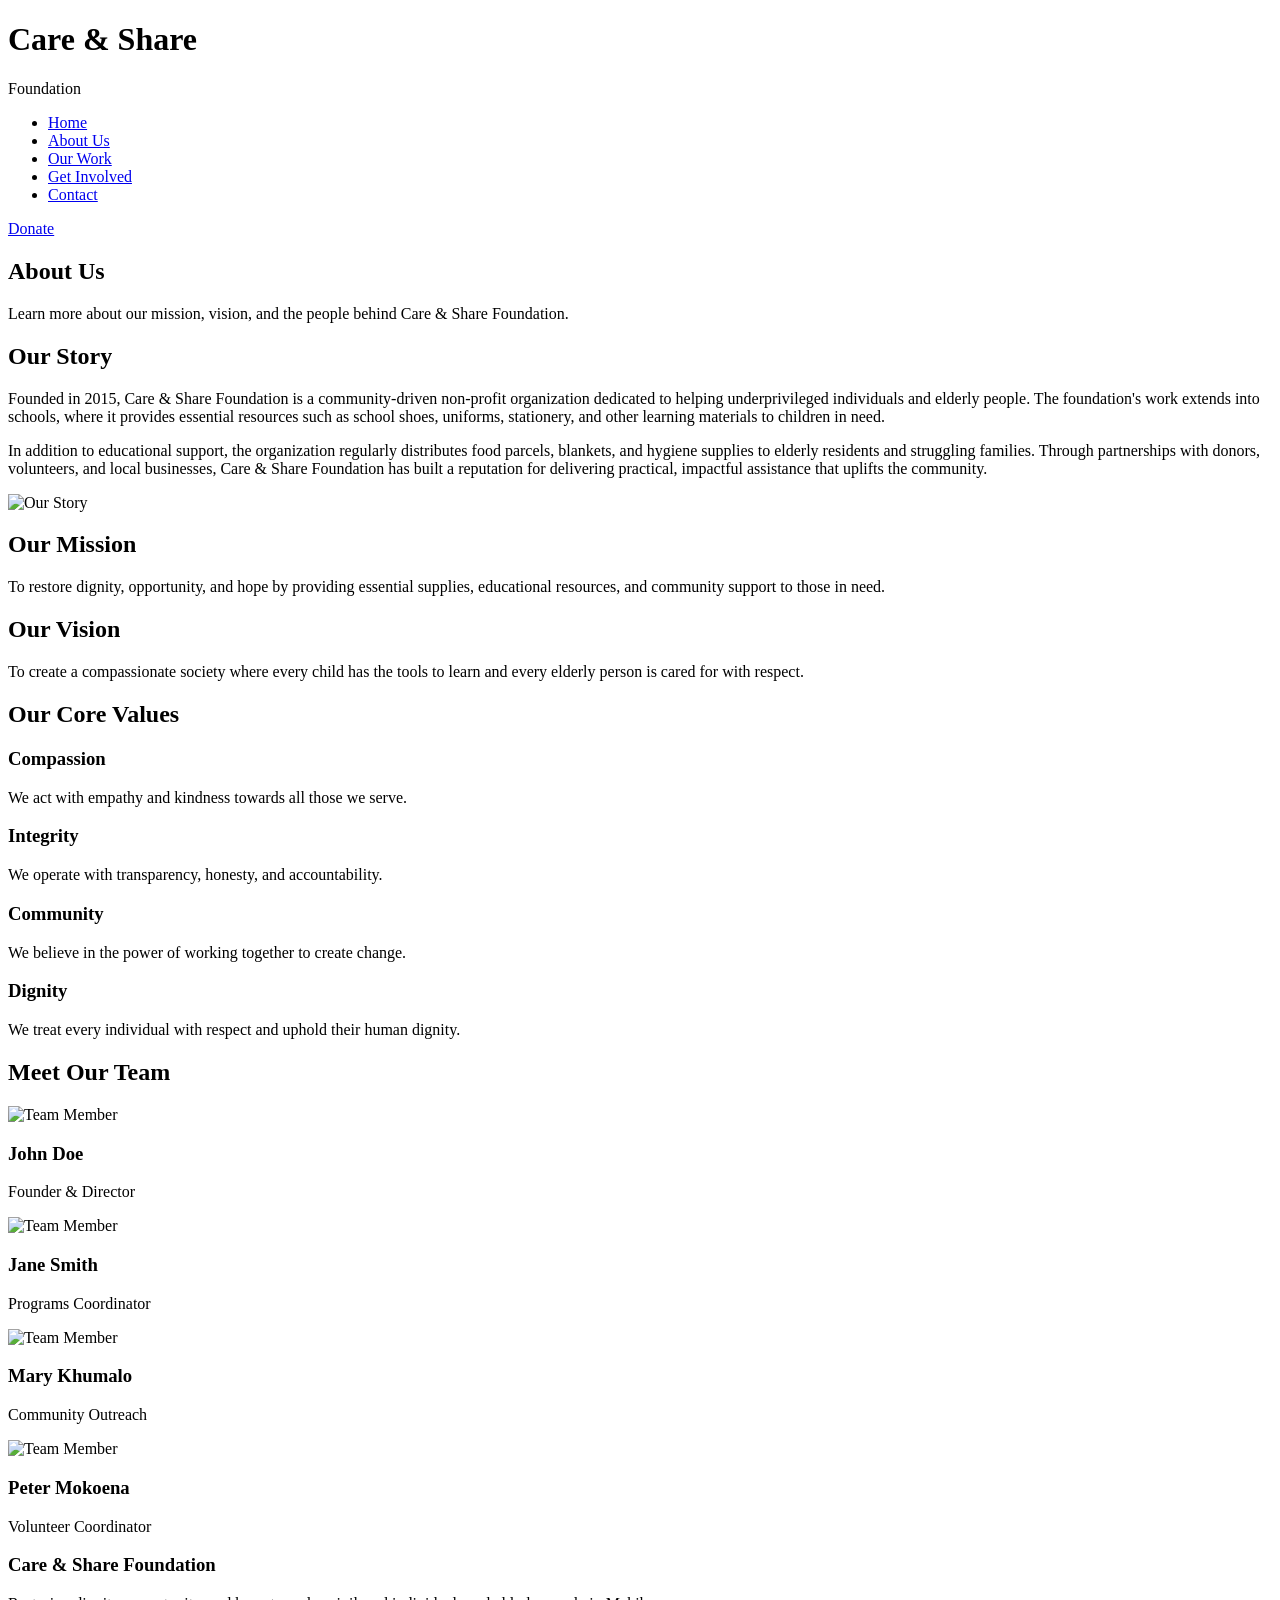
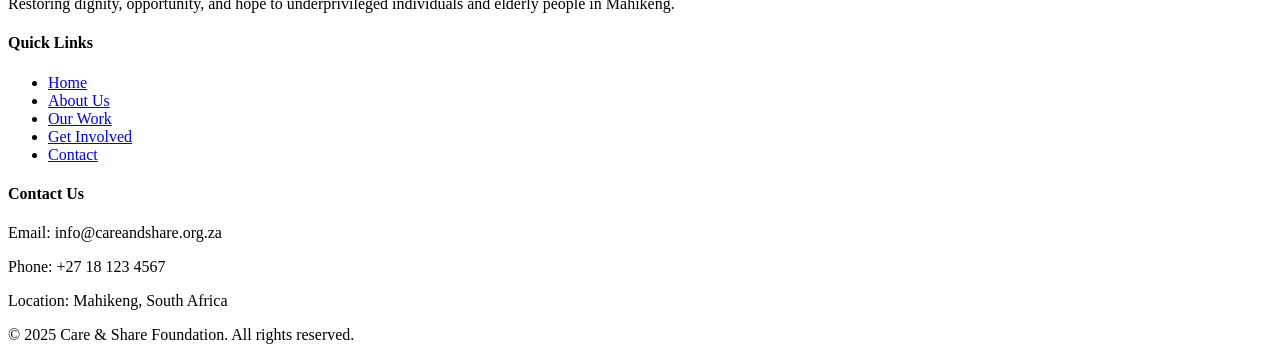
==== about.html @ 829da6c8 "implemented the About.html and services..html" ====
<!DOCTYPE html>
<html lang="en">
<head>
    <meta charset="UTF-8" />
    <meta name="viewport" content="width=device-width, initial-scale=1.0" />
    <title>About Us - Care &amp; Share Foundation</title>
    
</head>
<body>

    <!-- ===== HEADER / NAVIGATION ===== -->
    <header>
        <div class="container">
            <div class="logo">
                <h1>Care &amp; Share</h1>
                <p>Foundation</p>
            </div>
            <nav>
                <ul>
                    <li><a href="index.html">Home</a></li>
                    <li><a href="about.html" class="active">About Us</a></li>
                    <li><a href="services.html">Our Work</a></li>
                    <li><a href="enquiry.html">Get Involved</a></li>
                    <li><a href="contact.html">Contact</a></li>
                </ul>
            </nav>
            <div class="donate-btn">
                <a href="enquiry.html" class="btn-donate">Donate</a>
            </div>
        </div>
    </header>

    <!-- ===== PAGE HEADER ===== -->
    <section class="page-header">
        <div class="container">
            <h1>About Us</h1>
            <p>Learn more about our mission, vision, and the people behind Care &amp; Share Foundation.</p>
        </div>
    </section>

    <!-- ===== OUR STORY ===== -->
    <section class="our-story">
        <div class="container">
            <div class="story-grid">
                <div class="story-text">
                    <h2>Our Story</h2>
                    <p>Founded in 2015, Care &amp; Share Foundation is a community-driven non-profit organization dedicated to helping underprivileged individuals and elderly people. The foundation's work extends into schools, where it provides essential resources such as school shoes, uniforms, stationery, and other learning materials to children in need.</p>
                    <p>In addition to educational support, the organization regularly distributes food parcels, blankets, and hygiene supplies to elderly residents and struggling families. Through partnerships with donors, volunteers, and local businesses, Care &amp; Share Foundation has built a reputation for delivering practical, impactful assistance that uplifts the community.</p>
                </div>
                <div class="story-image">
                    <img src="https://via.placeholder.com/500x350/1a3a5c/ffffff?text=Our+Story" alt="Our Story" />
                </div>
            </div>
        </div>
    </section>

    <!-- ===== MISSION & VISION ===== -->
    <section class="mission-vision">
        <div class="container">
            <div class="mv-grid">
                <div class="mission-box">
                    <h2>Our Mission</h2>
                    <p>To restore dignity, opportunity, and hope by providing essential supplies, educational resources, and community support to those in need.</p>
                </div>
                <div class="vision-box">
                    <h2>Our Vision</h2>
                    <p>To create a compassionate society where every child has the tools to learn and every elderly person is cared for with respect.</p>
                </div>
            </div>
        </div>
    </section>

    <!-- ===== OUR VALUES ===== -->
    <section class="values">
        <div class="container">
            <h2>Our Core Values</h2>
            <div class="values-grid">
                <div class="value-card">
                    <h3>Compassion</h3>
                    <p>We act with empathy and kindness towards all those we serve.</p>
                </div>
                <div class="value-card">
                    <h3>Integrity</h3>
                    <p>We operate with transparency, honesty, and accountability.</p>
                </div>
                <div class="value-card">
                    <h3>Community</h3>
                    <p>We believe in the power of working together to create change.</p>
                </div>
                <div class="value-card">
                    <h3>Dignity</h3>
                    <p>We treat every individual with respect and uphold their human dignity.</p>
                </div>
            </div>
        </div>
    </section>

    <!-- ===== TEAM SECTION ===== -->
    <section class="team">
        <div class="container">
            <h2>Meet Our Team</h2>
            <div class="team-grid">
                <div class="team-member">
                    <img src="https://via.placeholder.com/150x150/2c7a9e/ffffff?text=JD" alt="Team Member" />
                    <h3>John Doe</h3>
                    <p>Founder &amp; Director</p>
                </div>
                <div class="team-member">
                    <img src="https://via.placeholder.com/150x150/e8a735/ffffff?text=JS" alt="Team Member" />
                    <h3>Jane Smith</h3>
                    <p>Programs Coordinator</p>
                </div>
                <div class="team-member">
                    <img src="https://via.placeholder.com/150x150/1a3a5c/ffffff?text=MK" alt="Team Member" />
                    <h3>Mary Khumalo</h3>
                    <p>Community Outreach</p>
                </div>
                <div class="team-member">
                    <img src="https://via.placeholder.com/150x150/2c7a9e/ffffff?text=PM" alt="Team Member" />
                    <h3>Peter Mokoena</h3>
                    <p>Volunteer Coordinator</p>
                </div>
            </div>
        </div>
    </section>

    <!-- ===== FOOTER ===== -->
    <footer>
        <div class="container">
            <div class="footer-grid">
                <div class="footer-about">
                    <h3>Care &amp; Share Foundation</h3>
                    <p>Restoring dignity, opportunity, and hope to underprivileged individuals and elderly people in Mahikeng.</p>
                </div>
                <div class="footer-links">
                    <h4>Quick Links</h4>
                    <ul>
                        <li><a href="index.html">Home</a></li>
                        <li><a href="about.html">About Us</a></li>
                        <li><a href="services.html">Our Work</a></li>
                        <li><a href="enquiry.html">Get Involved</a></li>
                        <li><a href="contact.html">Contact</a></li>
                    </ul>
                </div>
                <div class="footer-contact">
                    <h4>Contact Us</h4>
                    <p>Email: info@careandshare.org.za</p>
                    <p>Phone: +27 18 123 4567</p>
                    <p>Location: Mahikeng, South Africa</p>
                </div>
            </div>
            <div class="footer-bottom">
                <p>&copy; 2025 Care &amp; Share Foundation. All rights reserved.</p>
            </div>
        </div>
    </footer>

</body>
</html>
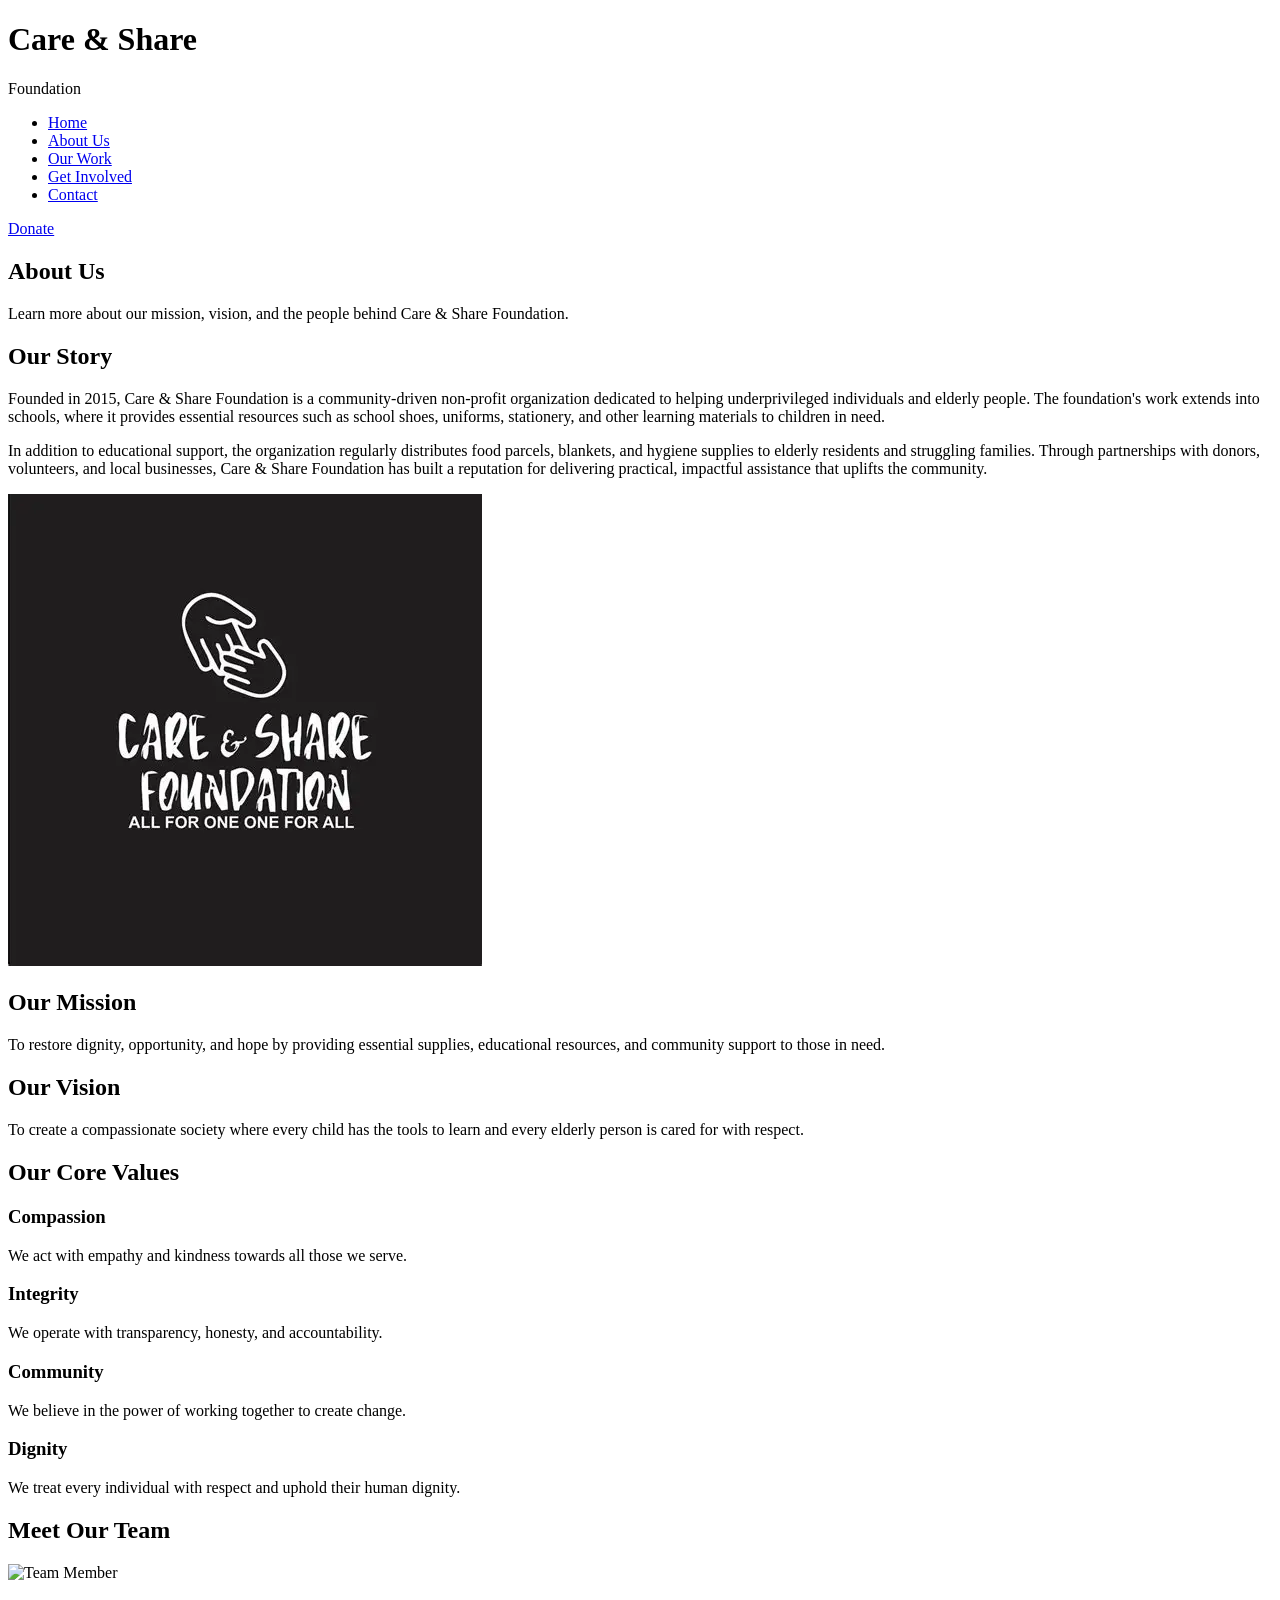
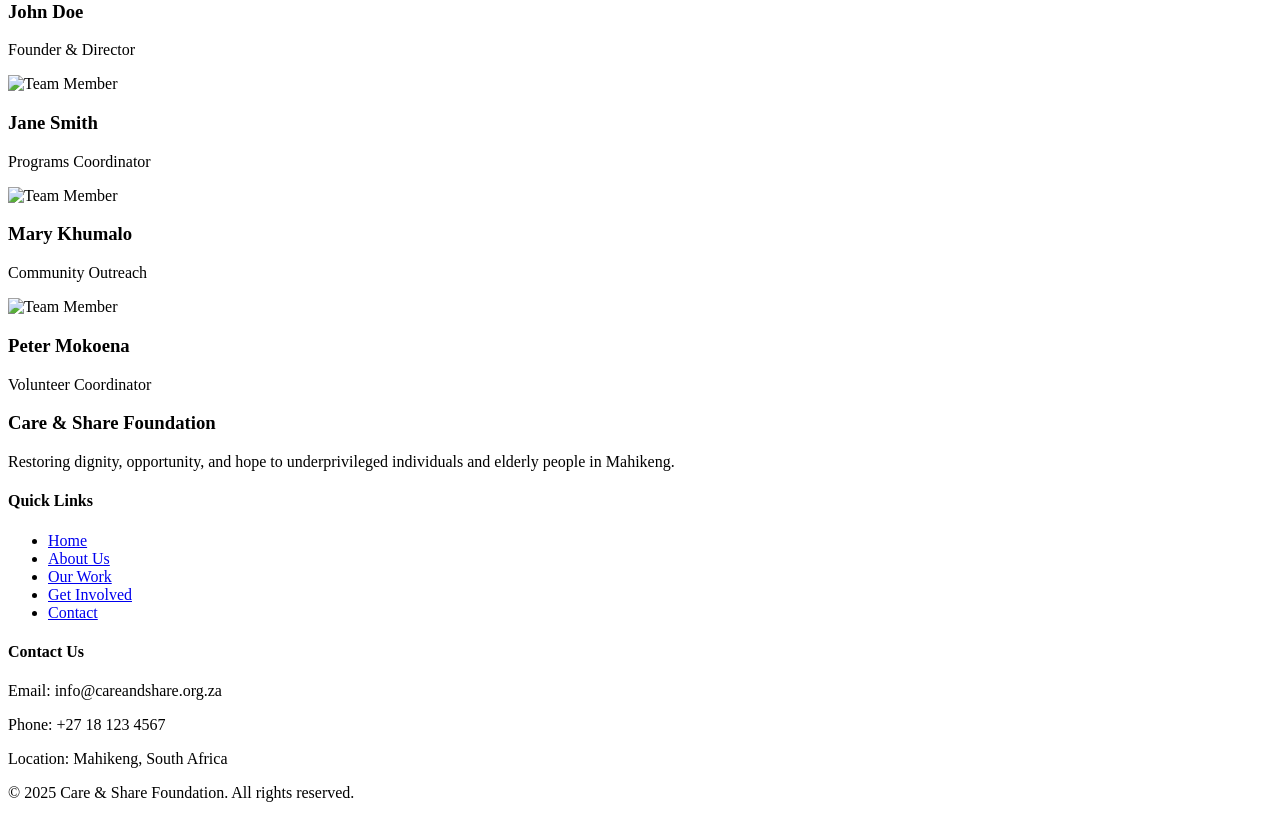
==== commit a1ef0af5: "Added Map for proper location added visible pictures" ====
--- a/about.html
+++ b/about.html
@@ -3,6 +3,7 @@
 <head>
     <meta charset="UTF-8" />
     <meta name="viewport" content="width=device-width, initial-scale=1.0" />
+    <link rel="stylesheet" href="css_assets/style.css"/>
     <title>About Us - Care &amp; Share Foundation</title>
     
 </head>
@@ -48,7 +49,7 @@
                     <p>In addition to educational support, the organization regularly distributes food parcels, blankets, and hygiene supplies to elderly residents and struggling families. Through partnerships with donors, volunteers, and local businesses, Care &amp; Share Foundation has built a reputation for delivering practical, impactful assistance that uplifts the community.</p>
                 </div>
                 <div class="story-image">
-                    <img src="https://via.placeholder.com/500x350/1a3a5c/ffffff?text=Our+Story" alt="Our Story" />
+                    <img src="_images/Logo.webp" alt="Our Story" />
                 </div>
             </div>
         </div>
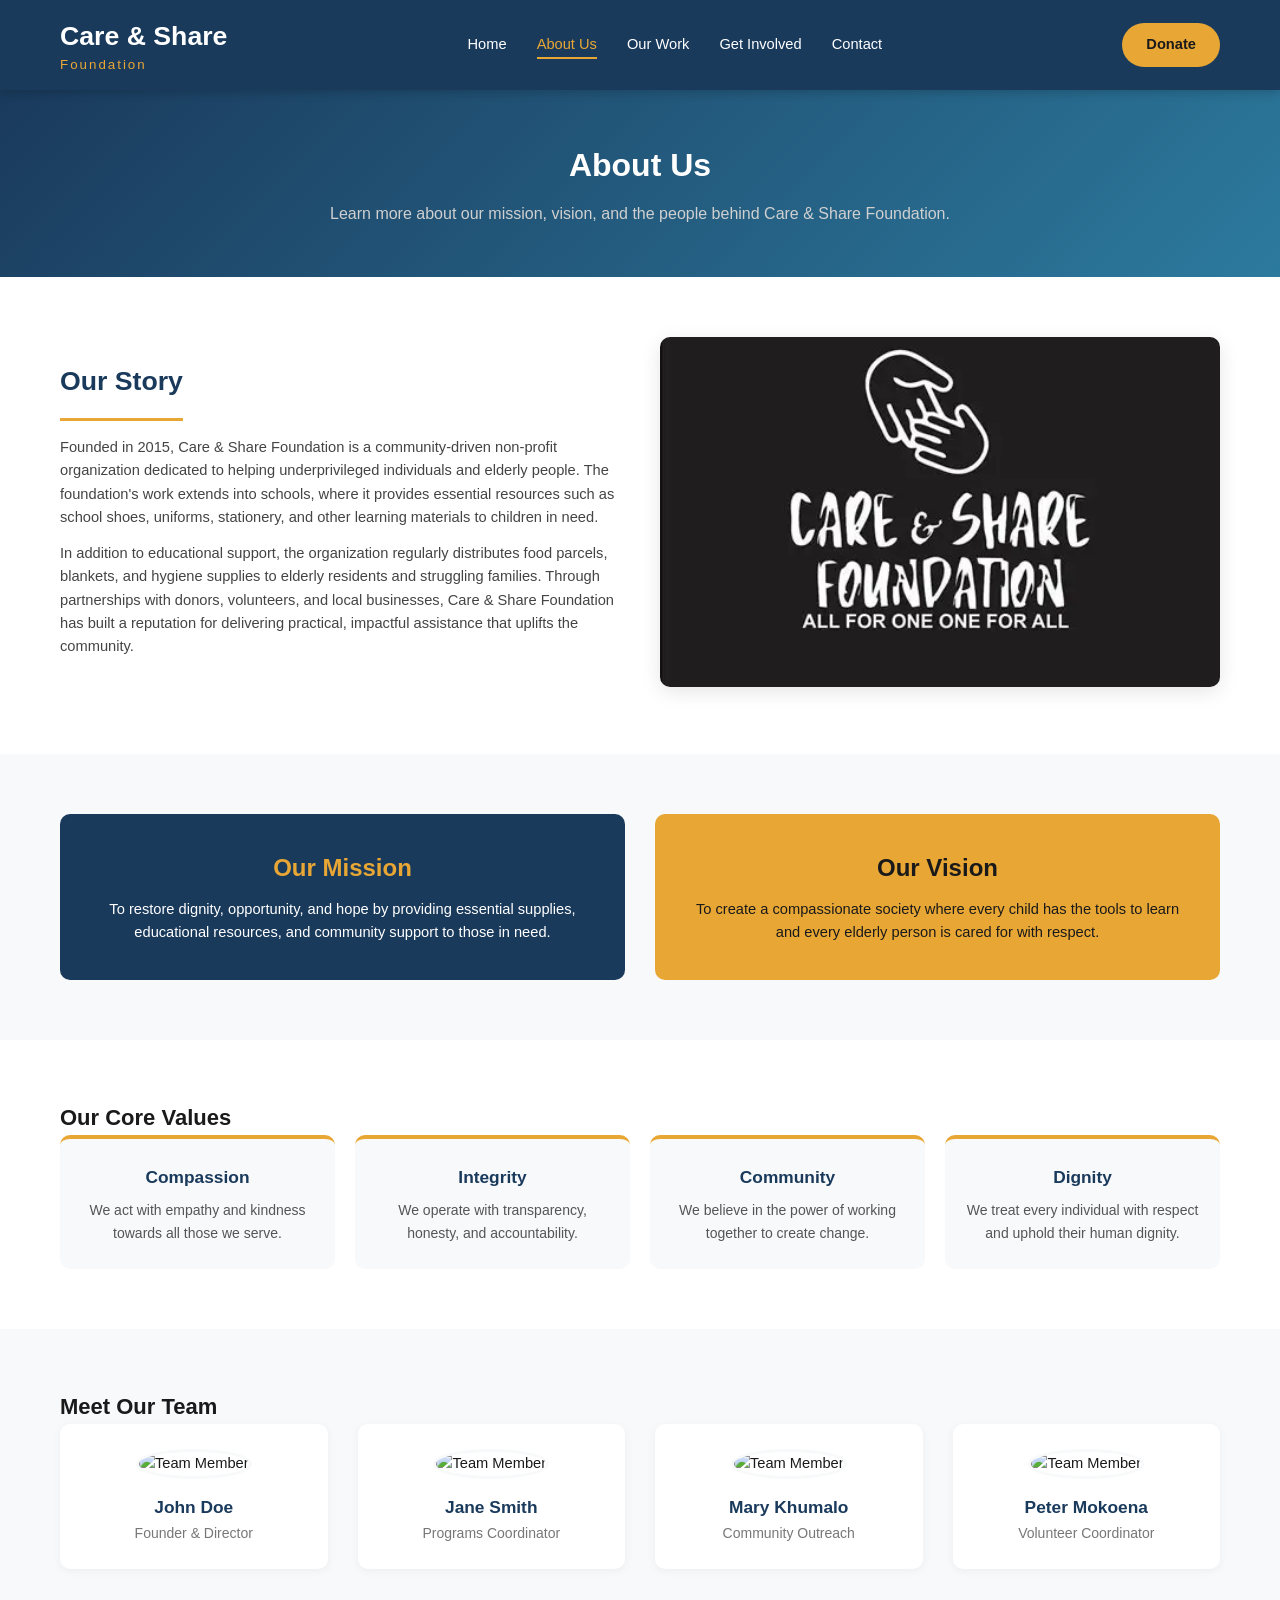
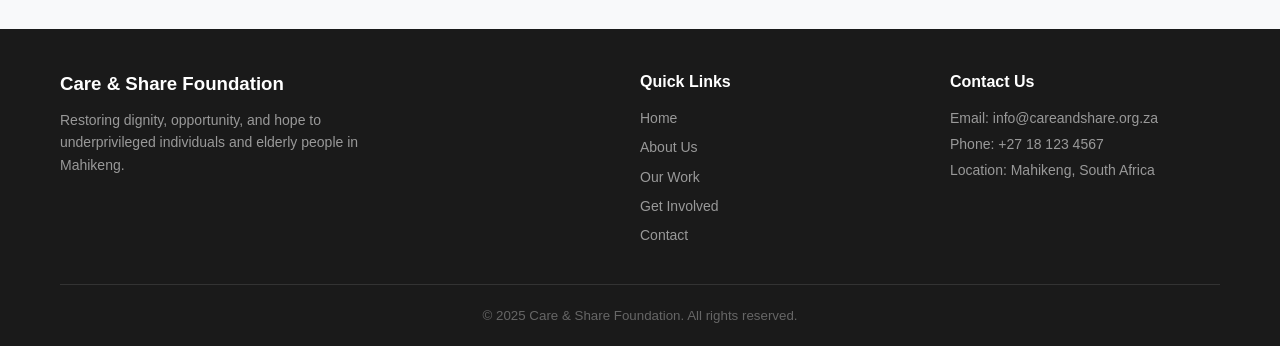
==== commit 3810ab39: "added internal javascript" ====
--- a/about.html
+++ b/about.html
@@ -102,22 +102,22 @@
             <h2>Meet Our Team</h2>
             <div class="team-grid">
                 <div class="team-member">
-                    <img src="https://via.placeholder.com/150x150/2c7a9e/ffffff?text=JD" alt="Team Member" />
+                    <img src="" alt="Team Member" />
                     <h3>John Doe</h3>
                     <p>Founder &amp; Director</p>
                 </div>
                 <div class="team-member">
-                    <img src="https://via.placeholder.com/150x150/e8a735/ffffff?text=JS" alt="Team Member" />
+                    <img src="" alt="Team Member" />
                     <h3>Jane Smith</h3>
                     <p>Programs Coordinator</p>
                 </div>
                 <div class="team-member">
-                    <img src="https://via.placeholder.com/150x150/1a3a5c/ffffff?text=MK" alt="Team Member" />
+                    <img src="" alt="Team Member" />
                     <h3>Mary Khumalo</h3>
                     <p>Community Outreach</p>
                 </div>
                 <div class="team-member">
-                    <img src="https://via.placeholder.com/150x150/2c7a9e/ffffff?text=PM" alt="Team Member" />
+                    <img src="" alt="Team Member" />
                     <h3>Peter Mokoena</h3>
                     <p>Volunteer Coordinator</p>
                 </div>
@@ -151,10 +151,58 @@
                 </div>
             </div>
             <div class="footer-bottom">
-                <p>&copy; 2025 Care &amp; Share Foundation. All rights reserved.</p>
+               <p>&copy; <span id="current-year">2025</span> Care &amp; Share Foundation. All rights reserved.</p>
+            
             </div>
         </div>
     </footer>
+
+    <!-- ===== JAVASCRIPT ===== -->
+    <script src="js_assets/script.js"></script>
+    <script>
+        // ===== INTERNAL JAVASCRIPT =====
+        
+        // 1. Highlight current page in navigation
+        (function () {
+            const currentPage = window.location.pathname.split('/').pop() || 'index.html';
+            const navLinks = document.querySelectorAll('nav a');
+            navLinks.forEach(function (link) {
+                if (link.getAttribute('href') === currentPage) {
+                    link.classList.add('active');
+                }
+            });
+        })();
+
+        // 2. Back to Top Button
+        (function () {
+            const backToTop = document.createElement('button');
+            backToTop.id = 'back-to-top';
+            backToTop.textContent = '↑';
+            backToTop.style.cssText = `
+                position: fixed; bottom: 30px; right: 30px;
+                width: 50px; height: 50px; border-radius: 50%;
+                background: #e8a735; color: #fff; border: none;
+                font-size: 22px; font-weight: bold; cursor: pointer;
+                box-shadow: 0 4px 12px rgba(0,0,0,0.25);
+                opacity: 0; visibility: hidden; transition: 0.3s; z-index: 999;
+            `;
+            document.body.appendChild(backToTop);
+            
+            window.addEventListener('scroll', function () {
+                if (window.scrollY > 300) {
+                    backToTop.style.opacity = '1';
+                    backToTop.style.visibility = 'visible';
+                } else {
+                    backToTop.style.opacity = '0';
+                    backToTop.style.visibility = 'hidden';
+                }
+            });
+            
+            backToTop.addEventListener('click', function () {
+                window.scrollTo({ top: 0, behavior: 'smooth' });
+            });
+        })();
+    </script>
 
 </body>
 </html>
--- a/css_assets/style.css
+++ b/css_assets/style.css
@@ -0,0 +1,1882 @@
+
+/* ===== 1. RESET & BASE ===== */
+* {
+    margin: 0;
+    padding: 0;
+    box-sizing: border-box;
+}
+
+body {
+    font-family: 'Segoe UI', Tahoma, Geneva, Verdana, sans-serif;
+    font-size: 11pt;
+    line-height: 1.6;
+    color: #1a1a1a;
+    background: #f8f9fa;
+}
+
+.container {
+    max-width: 1200px;
+    margin: 0 auto;
+    padding: 0 20px;
+}
+
+a {
+    text-decoration: none;
+    color: inherit;
+}
+
+img {
+    max-width: 100%;
+    height: auto;
+}
+
+/* ===== 2. COLORS ===== */
+:root {
+    --blue: #1a3a5c;
+    --gold: #e8a735;
+    --gold-dark: #d4941f;
+    --white: #ffffff;
+    --light-gray: #f8f9fa;
+    --gray: #555;
+    --dark: #1a1a1a;
+}
+
+/* ===== 3. BUTTONS ===== */
+.btn-primary,
+.btn-donate {
+    display: inline-block;
+    background: var(--gold);
+    color: var(--dark);
+    padding: 12px 30px;
+    border-radius: 30px;
+    font-weight: 600;
+    border: none;
+    cursor: pointer;
+    transition: 0.3s ease;
+}
+
+.btn-primary:hover,
+.btn-donate:hover {
+    background: var(--gold-dark);
+    transform: translateY(-2px);
+}
+
+.btn-secondary {
+    display: inline-block;
+    background: transparent;
+    color: var(--white);
+    padding: 12px 30px;
+    border-radius: 30px;
+    font-weight: 600;
+    border: 2px solid var(--white);
+    transition: 0.3s ease;
+}
+
+.btn-secondary:hover {
+    background: var(--white);
+    color: var(--blue);
+}
+
+.btn-outline {
+    display: inline-block;
+    background: transparent;
+    color: var(--gold);
+    padding: 8px 20px;
+    border-radius: 30px;
+    font-weight: 600;
+    border: 2px solid var(--gold);
+    transition: 0.3s ease;
+    font-size: 10pt;
+}
+
+.btn-outline:hover {
+    background: var(--gold);
+    color: var(--white);
+}
+
+.btn-donate {
+    padding: 10px 24px;
+}
+
+/* ===== 4. HEADER ===== */
+header {
+    background: var(--blue);
+    padding: 15px 0;
+    position: sticky;
+    top: 0;
+    z-index: 100;
+    box-shadow: 0 2px 10px rgba(0, 0, 0, 0.2);
+}
+
+header .container {
+    display: flex;
+    justify-content: space-between;
+    align-items: center;
+}
+
+.logo h1 {
+    font-size: 20pt;
+    color: var(--white);
+    font-weight: 700;
+}
+
+.logo p {
+    color: var(--gold);
+    font-size: 10pt;
+    letter-spacing: 2px;
+    margin-top: -4px;
+}
+
+nav ul {
+    list-style: none;
+    display: flex;
+    gap: 30px;
+}
+
+nav ul li a {
+    color: var(--white);
+    font-size: 11pt;
+    font-weight: 500;
+    padding: 5px 0;
+    border-bottom: 2px solid transparent;
+    transition: 0.3s ease;
+}
+
+nav ul li a:hover,
+nav ul li a.active {
+    color: var(--gold);
+    border-bottom-color: var(--gold);
+}
+
+/* ===== 5. HERO ===== */
+.hero {
+    background: linear-gradient(135deg, var(--blue), #2c7a9e);
+    padding: 80px 0;
+    text-align: center;
+}
+
+.hero-content h2 {
+    font-size: 28pt;
+    color: var(--white);
+    font-weight: 700;
+    margin-bottom: 15px;
+}
+
+.hero-content p {
+    font-size: 13pt;
+    color: #d0d0d0;
+    max-width: 600px;
+    margin: 0 auto 30px;
+}
+
+.hero-buttons {
+    display: flex;
+    gap: 15px;
+    justify-content: center;
+}
+
+/* ===== 6. STATS ===== */
+.stats {
+    background: var(--white);
+    padding: 40px 0;
+    margin-top: -30px;
+    position: relative;
+    z-index: 2;
+}
+
+.stats .container {
+    display: grid;
+    grid-template-columns: repeat(4, 1fr);
+    gap: 20px;
+}
+
+.stat-box {
+    text-align: center;
+    padding: 25px 20px;
+    background: var(--light-gray);
+    border-radius: 10px;
+    border-left: 4px solid var(--gold);
+    transition: 0.3s ease;
+}
+
+.stat-box:hover {
+    transform: translateY(-5px);
+    box-shadow: 0 5px 20px rgba(0, 0, 0, 0.08);
+}
+
+.stat-box h3 {
+    font-size: 24pt;
+    color: var(--blue);
+    font-weight: 700;
+}
+
+.stat-box p {
+    color: var(--gray);
+    font-size: 11pt;
+}
+
+/* ===== 7. ABOUT PREVIEW ===== */
+.about-preview {
+    padding: 60px 0;
+    background: var(--light-gray);
+}
+
+.about-grid {
+    display: grid;
+    grid-template-columns: 1fr 1fr;
+    gap: 40px;
+    align-items: center;
+}
+
+.about-text h2 {
+    font-size: 20pt;
+    color: var(--blue);
+    margin-bottom: 15px;
+    padding-bottom: 15px;
+    border-bottom: 3px solid var(--gold);
+    display: inline-block;
+}
+
+.about-text p {
+    color: #444;
+    margin-bottom: 15px;
+}
+
+.about-image img {
+    border-radius: 10px;
+    width: 100%;
+    height: 300px;
+    object-fit: cover;
+    box-shadow: 0 5px 20px rgba(0, 0, 0, 0.1);
+    transition: 0.5s ease;
+}
+
+.about-image img:hover {
+    transform: scale(1.02);
+}
+
+/* ===== 8. PROJECTS ===== */
+.projects {
+    padding: 60px 0;
+    background: var(--white);
+}
+
+.section-title {
+    text-align: center;
+    font-size: 22pt;
+    color: var(--blue);
+    margin-bottom: 40px;
+}
+
+.section-title::after {
+    content: '';
+    display: block;
+    width: 80px;
+    height: 3px;
+    background: var(--gold);
+    margin: 10px auto 0;
+}
+
+.project-grid {
+    display: grid;
+    grid-template-columns: repeat(3, 1fr);
+    gap: 30px;
+}
+
+.project-card {
+    background: var(--light-gray);
+    border-radius: 10px;
+    overflow: hidden;
+    transition: 0.3s ease;
+    box-shadow: 0 2px 10px rgba(0, 0, 0, 0.05);
+}
+
+.project-card:hover {
+    transform: translateY(-8px);
+    box-shadow: 0 10px 30px rgba(0, 0, 0, 0.12);
+}
+
+.project-card img {
+    width: 100%;
+    height: 200px;
+    object-fit: cover;
+    transition: 0.5s ease;
+}
+
+.project-card:hover img {
+    transform: scale(1.05);
+}
+
+.project-card h3 {
+    font-size: 13pt;
+    color: var(--blue);
+    padding: 15px 20px 5px;
+}
+
+.project-card p {
+    padding: 0 20px 20px;
+    color: var(--gray);
+}
+
+/* ===== 9. PAGE HEADER ===== */
+.page-header {
+    background: linear-gradient(135deg, var(--blue), #2c7a9e);
+    padding: 50px 0;
+    text-align: center;
+}
+
+.page-header h1 {
+    font-size: 24pt;
+    color: var(--white);
+    font-weight: 700;
+}
+
+.page-header p {
+    color: #d0d0d0;
+    font-size: 12pt;
+    margin-top: 10px;
+}
+
+/* ===== 10. MISSION & VISION ===== */
+.mission-vision {
+    padding: 60px 0;
+    background: var(--light-gray);
+}
+
+.mv-grid {
+    display: grid;
+    grid-template-columns: 1fr 1fr;
+    gap: 30px;
+}
+
+.mission-box,
+.vision-box {
+    padding: 35px 30px;
+    border-radius: 10px;
+    text-align: center;
+    transition: 0.3s ease;
+}
+
+.mission-box:hover,
+.vision-box:hover {
+    transform: translateY(-5px);
+}
+
+.mission-box {
+    background: var(--blue);
+    color: var(--white);
+}
+
+.mission-box h2 {
+    color: var(--gold);
+    font-size: 18pt;
+    margin-bottom: 10px;
+}
+
+.vision-box {
+    background: var(--gold);
+    color: var(--dark);
+}
+
+.vision-box h2 {
+    font-size: 18pt;
+    margin-bottom: 10px;
+}
+
+/* ===== 11. VALUES ===== */
+.values {
+    padding: 60px 0;
+    background: var(--white);
+}
+
+.values-grid {
+    display: grid;
+    grid-template-columns: repeat(4, 1fr);
+    gap: 20px;
+}
+
+.value-card {
+    text-align: center;
+    padding: 25px 20px;
+    background: var(--light-gray);
+    border-radius: 10px;
+    border-top: 4px solid var(--gold);
+    transition: 0.3s ease;
+}
+
+.value-card:hover {
+    transform: translateY(-5px);
+    box-shadow: 0 5px 20px rgba(0, 0, 0, 0.08);
+}
+
+.value-card h3 {
+    font-size: 13pt;
+    color: var(--blue);
+    margin-bottom: 8px;
+}
+
+.value-card p {
+    color: var(--gray);
+    font-size: 10.5pt;
+}
+
+/* ===== 12. TEAM ===== */
+.team {
+    padding: 60px 0;
+    background: var(--light-gray);
+}
+
+.team-grid {
+    display: grid;
+    grid-template-columns: repeat(4, 1fr);
+    gap: 30px;
+}
+
+.team-member {
+    text-align: center;
+    background: var(--white);
+    padding: 25px 20px;
+    border-radius: 10px;
+    box-shadow: 0 2px 10px rgba(0, 0, 0, 0.05);
+    transition: 0.3s ease;
+}
+
+.team-member:hover {
+    transform: translateY(-5px);
+    box-shadow: 0 8px 25px rgba(0, 0, 0, 0.1);
+}
+
+.team-member img {
+    border-radius: 50%;
+    width: 150px;
+    height: 150px;
+    object-fit: cover;
+    margin-bottom: 15px;
+    border: 3px solid var(--light-gray);
+    transition: 0.3s ease;
+}
+
+.team-member:hover img {
+    border-color: var(--gold);
+}
+
+.team-member h3 {
+    font-size: 13pt;
+    color: var(--blue);
+}
+
+.team-member p {
+    color: #777;
+    font-size: 10.5pt;
+}
+
+/* ===== 13. SERVICES ===== */
+.services {
+    padding: 60px 0;
+    background: var(--white);
+}
+
+.service-card {
+    display: grid;
+    grid-template-columns: 1fr 1fr;
+    gap: 40px;
+    align-items: center;
+    margin-bottom: 50px;
+    padding-bottom: 50px;
+    border-bottom: 1px solid #e8e8e8;
+}
+
+.service-card:last-child {
+    border-bottom: none;
+    margin-bottom: 0;
+    padding-bottom: 0;
+}
+
+.service-card.reverse {
+    direction: rtl;
+}
+
+.service-card.reverse .service-text {
+    direction: ltr;
+}
+
+.service-text h2 {
+    font-size: 18pt;
+    color: var(--blue);
+    margin-bottom: 10px;
+    padding-bottom: 12px;
+    border-bottom: 3px solid var(--gold);
+    display: inline-block;
+}
+
+.service-text p {
+    color: var(--gray);
+    margin-bottom: 15px;
+}
+
+.service-text ul {
+    padding-left: 20px;
+    color: var(--gray);
+    margin-bottom: 15px;
+}
+
+.service-text ul li {
+    list-style: none;
+    padding-left: 20px;
+    position: relative;
+    margin-bottom: 5px;
+}
+
+.service-text ul li::before {
+    content: '✓';
+    color: var(--gold);
+    position: absolute;
+    left: 0;
+    font-weight: 700;
+}
+
+.service-image img {
+    border-radius: 10px;
+    width: 100%;
+    height: 250px;
+    object-fit: cover;
+    box-shadow: 0 5px 20px rgba(0, 0, 0, 0.08);
+    transition: 0.5s ease;
+}
+
+.service-image img:hover {
+    transform: scale(1.02);
+}
+
+/* ===== 14. OUR STORY ===== */
+.our-story {
+    padding: 60px 0;
+    background: var(--white);
+}
+
+.story-grid {
+    display: grid;
+    grid-template-columns: 1fr 1fr;
+    gap: 40px;
+    align-items: center;
+}
+
+.story-text h2 {
+    font-size: 20pt;
+    color: var(--blue);
+    margin-bottom: 15px;
+    padding-bottom: 15px;
+    border-bottom: 3px solid var(--gold);
+    display: inline-block;
+}
+
+.story-text p {
+    color: #444;
+    margin-bottom: 12px;
+}
+
+.story-image img {
+    border-radius: 10px;
+    width: 100%;
+    height: 350px;
+    object-fit: cover;
+    box-shadow: 0 5px 20px rgba(0, 0, 0, 0.1);
+}
+
+/* ===== 15. CTA ===== */
+.cta-section {
+    background: linear-gradient(135deg, var(--blue), #2c7a9e);
+    padding: 60px 0;
+    text-align: center;
+}
+
+.cta-section h2 {
+    font-size: 22pt;
+    color: var(--white);
+    margin-bottom: 10px;
+}
+
+.cta-section p {
+    color: #d0d0d0;
+    font-size: 12pt;
+    margin-bottom: 20px;
+}
+
+
+/* ---- 16a. Form Layouts ---- */
+.enquiry-form {
+    padding: 60px 0;
+    background: var(--white);
+}
+
+.contact-form {
+    padding: 60px 0;
+    background: var(--light-gray);
+}
+
+.form-grid {
+    display: grid;
+    grid-template-columns: 1fr 1fr;
+    gap: 50px;
+}
+
+.form-row {
+    display: grid;
+    grid-template-columns: 1fr 1fr;
+    gap: 20px;
+}
+
+/* ---- 16b. Form Containers ---- */
+.form-container,
+.contact-form form {
+    background: var(--light-gray);
+    padding: 35px 30px;
+    border-radius: 10px;
+    box-shadow: 0 2px 10px rgba(0, 0, 0, 0.05);
+}
+
+.contact-form form {
+    max-width: 800px;
+    margin: 0 auto;
+    background: var(--white);
+    padding: 40px;
+}
+
+.form-container h2,
+.contact-form h2 {
+    font-size: 16pt;
+    color: var(--blue);
+    margin-bottom: 20px;
+}
+
+.contact-form h2 {
+    text-align: center;
+    font-size: 20pt;
+}
+
+/* ---- 16c. Form Labels ---- */
+.form-container label,
+.contact-form label {
+    display: block;
+    font-weight: 600;
+    color: var(--blue);
+    margin-bottom: 5px;
+}
+
+/* ---- 16d. Form Inputs ---- */
+.form-container input,
+.form-container select,
+.form-container textarea,
+.contact-form input,
+.contact-form textarea {
+    width: 100%;
+    padding: 10px 15px;
+    border: 1px solid #d0d0d0;
+    border-radius: 6px;
+    font-size: 11pt;
+    margin-bottom: 15px;
+    font-family: inherit;
+    transition: 0.3s ease;
+}
+
+.form-container input:focus,
+.form-container select:focus,
+.form-container textarea:focus,
+.contact-form input:focus,
+.contact-form textarea:focus {
+    outline: none;
+    border-color: var(--gold);
+    box-shadow: 0 0 0 3px rgba(232, 167, 53, 0.2);
+}
+
+/* ---- 16e. Form Buttons ---- */
+.form-container .btn-primary,
+.contact-form .btn-primary {
+    width: 100%;
+    text-align: center;
+}
+
+/* ---- 16f. Enquiry Options ---- */
+.form-text h2 {
+    font-size: 20pt;
+    color: var(--blue);
+    margin-bottom: 15px;
+    padding-bottom: 15px;
+    border-bottom: 3px solid var(--gold);
+    display: inline-block;
+}
+
+.form-text p {
+    color: var(--gray);
+    margin-bottom: 30px;
+}
+
+.options {
+    display: grid;
+    gap: 15px;
+}
+
+.option {
+    background: var(--light-gray);
+    padding: 18px 20px;
+    border-radius: 8px;
+    border-left: 4px solid var(--gold);
+    transition: 0.3s ease;
+}
+
+.option:hover {
+    transform: translateX(5px);
+    box-shadow: 0 2px 10px rgba(0, 0, 0, 0.05);
+}
+
+.option h3 {
+    font-size: 13pt;
+    color: var(--blue);
+}
+
+.option p {
+    color: var(--gray);
+    font-size: 10.5pt;
+    margin: 0;
+}
+
+
+/* ---- 17a. Contact Info Cards ---- */
+.contact-info {
+    padding: 60px 0;
+    background: var(--light-gray);
+}
+
+.contact-grid {
+    display: grid;
+    grid-template-columns: repeat(4, 1fr);
+    gap: 20px;
+}
+
+.contact-card {
+    background: var(--white);
+    padding: 25px 20px;
+    border-radius: 10px;
+    text-align: center;
+    box-shadow: 0 2px 10px rgba(0, 0, 0, 0.05);
+    transition: 0.3s ease;
+}
+
+.contact-card:hover {
+    transform: translateY(-5px);
+    box-shadow: 0 8px 25px rgba(0, 0, 0, 0.1);
+}
+
+.contact-card h3 {
+    font-size: 13pt;
+    color: var(--blue);
+    margin-bottom: 10px;
+}
+
+.contact-card p {
+    color: var(--gray);
+    font-size: 10.5pt;
+    margin-bottom: 3px;
+}
+
+/* ----  Locations ---- */
+.locations {
+    padding: 60px 0;
+    background: var(--white);
+}
+
+.location-grid {
+    display: grid;
+    grid-template-columns: repeat(3, 1fr);
+    gap: 30px;
+}
+
+.location-card {
+    background: var(--light-gray);
+    border-radius: 10px;
+    padding: 25px 30px;
+    border-left: 4px solid var(--gold);
+    transition: 0.3s ease;
+}
+
+.location-card:hover {
+    transform: translateY(-5px);
+    box-shadow: 0 5px 20px rgba(0, 0, 0, 0.08);
+}
+
+.location-card h3 {
+    font-size: 14pt;
+    color: var(--blue);
+    margin-bottom: 12px;
+}
+
+.location-card p {
+    color: var(--gray);
+    font-size: 10.5pt;
+    margin-bottom: 4px;
+}
+
+.location-card p strong {
+    color: var(--blue);
+}
+
+/* ============================================================
+   CARE & SHARE FOUNDATION - STYLESHEET
+   ============================================================ */
+
+/* ===== 1. RESET & BASE ===== */
+* {
+    margin: 0;
+    padding: 0;
+    box-sizing: border-box;
+}
+
+body {
+    font-family: 'Segoe UI', Tahoma, Geneva, Verdana, sans-serif;
+    font-size: 11pt;
+    line-height: 1.6;
+    color: #1a1a1a;
+    background: #f8f9fa;
+}
+
+.container {
+    max-width: 1200px;
+    margin: 0 auto;
+    padding: 0 20px;
+}
+
+a {
+    text-decoration: none;
+    color: inherit;
+}
+
+img {
+    max-width: 100%;
+    height: auto;
+}
+
+/* ===== 2. COLORS ===== */
+:root {
+    --blue: #1a3a5c;
+    --gold: #e8a735;
+    --gold-dark: #d4941f;
+    --white: #ffffff;
+    --light-gray: #f8f9fa;
+    --gray: #555;
+    --dark: #1a1a1a;
+}
+
+/* ===== 3. BUTTONS ===== */
+.btn-primary,
+.btn-donate {
+    display: inline-block;
+    background: var(--gold);
+    color: var(--dark);
+    padding: 12px 30px;
+    border-radius: 30px;
+    font-weight: 600;
+    border: none;
+    cursor: pointer;
+    transition: 0.3s ease;
+}
+
+.btn-primary:hover,
+.btn-donate:hover {
+    background: var(--gold-dark);
+    transform: translateY(-2px);
+}
+
+.btn-secondary {
+    display: inline-block;
+    background: transparent;
+    color: var(--white);
+    padding: 12px 30px;
+    border-radius: 30px;
+    font-weight: 600;
+    border: 2px solid var(--white);
+    transition: 0.3s ease;
+}
+
+.btn-secondary:hover {
+    background: var(--white);
+    color: var(--blue);
+}
+
+.btn-outline {
+    display: inline-block;
+    background: transparent;
+    color: var(--gold);
+    padding: 8px 20px;
+    border-radius: 30px;
+    font-weight: 600;
+    border: 2px solid var(--gold);
+    transition: 0.3s ease;
+    font-size: 10pt;
+}
+
+.btn-outline:hover {
+    background: var(--gold);
+    color: var(--white);
+}
+
+.btn-donate {
+    padding: 10px 24px;
+}
+
+/* ===== 4. HEADER ===== */
+header {
+    background: var(--blue);
+    padding: 15px 0;
+    position: sticky;
+    top: 0;
+    z-index: 100;
+    box-shadow: 0 2px 10px rgba(0, 0, 0, 0.2);
+}
+
+header .container {
+    display: flex;
+    justify-content: space-between;
+    align-items: center;
+}
+
+.logo h1 {
+    font-size: 20pt;
+    color: var(--white);
+    font-weight: 700;
+}
+
+.logo p {
+    color: var(--gold);
+    font-size: 10pt;
+    letter-spacing: 2px;
+    margin-top: -4px;
+}
+
+nav ul {
+    list-style: none;
+    display: flex;
+    gap: 30px;
+}
+
+nav ul li a {
+    color: var(--white);
+    font-size: 11pt;
+    font-weight: 500;
+    padding: 5px 0;
+    border-bottom: 2px solid transparent;
+    transition: 0.3s ease;
+}
+
+nav ul li a:hover,
+nav ul li a.active {
+    color: var(--gold);
+    border-bottom-color: var(--gold);
+}
+
+/* ===== 5. HERO ===== */
+.hero {
+    background: linear-gradient(135deg, var(--blue), #2c7a9e);
+    padding: 80px 0;
+    text-align: center;
+}
+
+.hero-content h2 {
+    font-size: 28pt;
+    color: var(--white);
+    font-weight: 700;
+    margin-bottom: 15px;
+}
+
+.hero-content p {
+    font-size: 13pt;
+    color: #d0d0d0;
+    max-width: 600px;
+    margin: 0 auto 30px;
+}
+
+.hero-buttons {
+    display: flex;
+    gap: 15px;
+    justify-content: center;
+}
+
+/* ===== 6. STATS ===== */
+.stats {
+    background: var(--white);
+    padding: 40px 0;
+    margin-top: -30px;
+    position: relative;
+    z-index: 2;
+}
+
+.stats .container {
+    display: grid;
+    grid-template-columns: repeat(4, 1fr);
+    gap: 20px;
+}
+
+.stat-box {
+    text-align: center;
+    padding: 25px 20px;
+    background: var(--light-gray);
+    border-radius: 10px;
+    border-left: 4px solid var(--gold);
+    transition: 0.3s ease;
+}
+
+.stat-box:hover {
+    transform: translateY(-5px);
+    box-shadow: 0 5px 20px rgba(0, 0, 0, 0.08);
+}
+
+.stat-box h3 {
+    font-size: 24pt;
+    color: var(--blue);
+    font-weight: 700;
+}
+
+.stat-box p {
+    color: var(--gray);
+    font-size: 11pt;
+}
+
+/* ===== 7. ABOUT PREVIEW ===== */
+.about-preview {
+    padding: 60px 0;
+    background: var(--light-gray);
+}
+
+.about-grid {
+    display: grid;
+    grid-template-columns: 1fr 1fr;
+    gap: 40px;
+    align-items: center;
+}
+
+.about-text h2 {
+    font-size: 20pt;
+    color: var(--blue);
+    margin-bottom: 15px;
+    padding-bottom: 15px;
+    border-bottom: 3px solid var(--gold);
+    display: inline-block;
+}
+
+.about-text p {
+    color: #444;
+    margin-bottom: 15px;
+}
+
+.about-image img {
+    border-radius: 10px;
+    width: 100%;
+    height: 300px;
+    object-fit: cover;
+    box-shadow: 0 5px 20px rgba(0, 0, 0, 0.1);
+    transition: 0.5s ease;
+}
+
+.about-image img:hover {
+    transform: scale(1.02);
+}
+
+/* ===== 8. PROJECTS ===== */
+.projects {
+    padding: 60px 0;
+    background: var(--white);
+}
+
+.section-title {
+    text-align: center;
+    font-size: 22pt;
+    color: var(--blue);
+    margin-bottom: 40px;
+}
+
+.section-title::after {
+    content: '';
+    display: block;
+    width: 80px;
+    height: 3px;
+    background: var(--gold);
+    margin: 10px auto 0;
+}
+
+.project-grid {
+    display: grid;
+    grid-template-columns: repeat(3, 1fr);
+    gap: 30px;
+}
+
+.project-card {
+    background: var(--light-gray);
+    border-radius: 10px;
+    overflow: hidden;
+    transition: 0.3s ease;
+    box-shadow: 0 2px 10px rgba(0, 0, 0, 0.05);
+}
+
+.project-card:hover {
+    transform: translateY(-8px);
+    box-shadow: 0 10px 30px rgba(0, 0, 0, 0.12);
+}
+
+.project-card img {
+    width: 100%;
+    height: 200px;
+    object-fit: cover;
+    transition: 0.5s ease;
+}
+
+.project-card:hover img {
+    transform: scale(1.05);
+}
+
+.project-card h3 {
+    font-size: 13pt;
+    color: var(--blue);
+    padding: 15px 20px 5px;
+}
+
+.project-card p {
+    padding: 0 20px 20px;
+    color: var(--gray);
+}
+
+/* ===== 9. PAGE HEADER ===== */
+.page-header {
+    background: linear-gradient(135deg, var(--blue), #2c7a9e);
+    padding: 50px 0;
+    text-align: center;
+}
+
+.page-header h1 {
+    font-size: 24pt;
+    color: var(--white);
+    font-weight: 700;
+}
+
+.page-header p {
+    color: #d0d0d0;
+    font-size: 12pt;
+    margin-top: 10px;
+}
+
+/* ===== 10. MISSION & VISION ===== */
+.mission-vision {
+    padding: 60px 0;
+    background: var(--light-gray);
+}
+
+.mv-grid {
+    display: grid;
+    grid-template-columns: 1fr 1fr;
+    gap: 30px;
+}
+
+.mission-box,
+.vision-box {
+    padding: 35px 30px;
+    border-radius: 10px;
+    text-align: center;
+    transition: 0.3s ease;
+}
+
+.mission-box:hover,
+.vision-box:hover {
+    transform: translateY(-5px);
+}
+
+.mission-box {
+    background: var(--blue);
+    color: var(--white);
+}
+
+.mission-box h2 {
+    color: var(--gold);
+    font-size: 18pt;
+    margin-bottom: 10px;
+}
+
+.vision-box {
+    background: var(--gold);
+    color: var(--dark);
+}
+
+.vision-box h2 {
+    font-size: 18pt;
+    margin-bottom: 10px;
+}
+
+/* ===== 11. VALUES ===== */
+.values {
+    padding: 60px 0;
+    background: var(--white);
+}
+
+.values-grid {
+    display: grid;
+    grid-template-columns: repeat(4, 1fr);
+    gap: 20px;
+}
+
+.value-card {
+    text-align: center;
+    padding: 25px 20px;
+    background: var(--light-gray);
+    border-radius: 10px;
+    border-top: 4px solid var(--gold);
+    transition: 0.3s ease;
+}
+
+.value-card:hover {
+    transform: translateY(-5px);
+    box-shadow: 0 5px 20px rgba(0, 0, 0, 0.08);
+}
+
+.value-card h3 {
+    font-size: 13pt;
+    color: var(--blue);
+    margin-bottom: 8px;
+}
+
+.value-card p {
+    color: var(--gray);
+    font-size: 10.5pt;
+}
+
+/* ===== 12. TEAM ===== */
+.team {
+    padding: 60px 0;
+    background: var(--light-gray);
+}
+
+.team-grid {
+    display: grid;
+    grid-template-columns: repeat(4, 1fr);
+    gap: 30px;
+}
+
+.team-member {
+    text-align: center;
+    background: var(--white);
+    padding: 25px 20px;
+    border-radius: 10px;
+    box-shadow: 0 2px 10px rgba(0, 0, 0, 0.05);
+    transition: 0.3s ease;
+}
+
+.team-member:hover {
+    transform: translateY(-5px);
+    box-shadow: 0 8px 25px rgba(0, 0, 0, 0.1);
+}
+
+.team-member img {
+    border-radius: 50%;
+    width: 150px;
+    height: 150px;
+    object-fit: cover;
+    margin-bottom: 15px;
+    border: 3px solid var(--light-gray);
+    transition: 0.3s ease;
+}
+
+.team-member:hover img {
+    border-color: var(--gold);
+}
+
+.team-member h3 {
+    font-size: 13pt;
+    color: var(--blue);
+}
+
+.team-member p {
+    color: #777;
+    font-size: 10.5pt;
+}
+
+/* ===== 13. SERVICES ===== */
+.services {
+    padding: 60px 0;
+    background: var(--white);
+}
+
+.service-card {
+    display: grid;
+    grid-template-columns: 1fr 1fr;
+    gap: 40px;
+    align-items: center;
+    margin-bottom: 50px;
+    padding-bottom: 50px;
+    border-bottom: 1px solid #e8e8e8;
+}
+
+.service-card:last-child {
+    border-bottom: none;
+    margin-bottom: 0;
+    padding-bottom: 0;
+}
+
+.service-card.reverse {
+    direction: rtl;
+}
+
+.service-card.reverse .service-text {
+    direction: ltr;
+}
+
+.service-text h2 {
+    font-size: 18pt;
+    color: var(--blue);
+    margin-bottom: 10px;
+    padding-bottom: 12px;
+    border-bottom: 3px solid var(--gold);
+    display: inline-block;
+}
+
+.service-text p {
+    color: var(--gray);
+    margin-bottom: 15px;
+}
+
+.service-text ul {
+    padding-left: 20px;
+    color: var(--gray);
+    margin-bottom: 15px;
+}
+
+.service-text ul li {
+    list-style: none;
+    padding-left: 20px;
+    position: relative;
+    margin-bottom: 5px;
+}
+
+.service-text ul li::before {
+    content: '✓';
+    color: var(--gold);
+    position: absolute;
+    left: 0;
+    font-weight: 700;
+}
+
+.service-image img {
+    border-radius: 10px;
+    width: 100%;
+    height: 250px;
+    object-fit: cover;
+    box-shadow: 0 5px 20px rgba(0, 0, 0, 0.08);
+    transition: 0.5s ease;
+}
+
+.service-image img:hover {
+    transform: scale(1.02);
+}
+
+/* ===== 14. OUR STORY ===== */
+.our-story {
+    padding: 60px 0;
+    background: var(--white);
+}
+
+.story-grid {
+    display: grid;
+    grid-template-columns: 1fr 1fr;
+    gap: 40px;
+    align-items: center;
+}
+
+.story-text h2 {
+    font-size: 20pt;
+    color: var(--blue);
+    margin-bottom: 15px;
+    padding-bottom: 15px;
+    border-bottom: 3px solid var(--gold);
+    display: inline-block;
+}
+
+.story-text p {
+    color: #444;
+    margin-bottom: 12px;
+}
+
+.story-image img {
+    border-radius: 10px;
+    width: 100%;
+    height: 350px;
+    object-fit: cover;
+    box-shadow: 0 5px 20px rgba(0, 0, 0, 0.1);
+}
+
+/* ===== 15. CTA ===== */
+.cta-section {
+    background: linear-gradient(135deg, var(--blue), #2c7a9e);
+    padding: 60px 0;
+    text-align: center;
+}
+
+.cta-section h2 {
+    font-size: 22pt;
+    color: var(--white);
+    margin-bottom: 10px;
+}
+
+.cta-section p {
+    color: #d0d0d0;
+    font-size: 12pt;
+    margin-bottom: 20px;
+}
+
+/* ============================================================
+   16. ALL FORMS (Combined)
+   ============================================================ */
+
+/* ---- 16a. Form Layouts ---- */
+.enquiry-form {
+    padding: 60px 0;
+    background: var(--white);
+}
+
+.contact-form {
+    padding: 60px 0;
+    background: var(--light-gray);
+}
+
+.form-grid {
+    display: grid;
+    grid-template-columns: 1fr 1fr;
+    gap: 50px;
+}
+
+.form-row {
+    display: grid;
+    grid-template-columns: 1fr 1fr;
+    gap: 20px;
+}
+
+/* ---- 16b. Form Containers ---- */
+.form-container,
+.contact-form form {
+    background: var(--light-gray);
+    padding: 35px 30px;
+    border-radius: 10px;
+    box-shadow: 0 2px 10px rgba(0, 0, 0, 0.05);
+}
+
+.contact-form form {
+    max-width: 800px;
+    margin: 0 auto;
+    background: var(--white);
+    padding: 40px;
+}
+
+.form-container h2,
+.contact-form h2 {
+    font-size: 16pt;
+    color: var(--blue);
+    margin-bottom: 20px;
+}
+
+.contact-form h2 {
+    text-align: center;
+    font-size: 20pt;
+}
+
+/* ---- 16c. Form Labels ---- */
+.form-container label,
+.contact-form label {
+    display: block;
+    font-weight: 600;
+    color: var(--blue);
+    margin-bottom: 5px;
+}
+
+/* ---- 16d. Form Inputs ---- */
+.form-container input,
+.form-container select,
+.form-container textarea,
+.contact-form input,
+.contact-form textarea {
+    width: 100%;
+    padding: 10px 15px;
+    border: 1px solid #d0d0d0;
+    border-radius: 6px;
+    font-size: 11pt;
+    margin-bottom: 15px;
+    font-family: inherit;
+    transition: 0.3s ease;
+}
+
+.form-container input:focus,
+.form-container select:focus,
+.form-container textarea:focus,
+.contact-form input:focus,
+.contact-form textarea:focus {
+    outline: none;
+    border-color: var(--gold);
+    box-shadow: 0 0 0 3px rgba(232, 167, 53, 0.2);
+}
+
+/* ---- 16e. Form Buttons ---- */
+.form-container .btn-primary,
+.contact-form .btn-primary {
+    width: 100%;
+    text-align: center;
+}
+
+/* ---- 16f. Enquiry Options ---- */
+.form-text h2 {
+    font-size: 20pt;
+    color: var(--blue);
+    margin-bottom: 15px;
+    padding-bottom: 15px;
+    border-bottom: 3px solid var(--gold);
+    display: inline-block;
+}
+
+.form-text p {
+    color: var(--gray);
+    margin-bottom: 30px;
+}
+
+.options {
+    display: grid;
+    gap: 15px;
+}
+
+.option {
+    background: var(--light-gray);
+    padding: 18px 20px;
+    border-radius: 8px;
+    border-left: 4px solid var(--gold);
+    transition: 0.3s ease;
+}
+
+.option:hover {
+    transform: translateX(5px);
+    box-shadow: 0 2px 10px rgba(0, 0, 0, 0.05);
+}
+
+.option h3 {
+    font-size: 13pt;
+    color: var(--blue);
+}
+
+.option p {
+    color: var(--gray);
+    font-size: 10.5pt;
+    margin: 0;
+}
+
+/* ============================================================
+   17. CONTACT
+   ============================================================ */
+
+/* ---- 17a. Contact Info Cards ---- */
+.contact-info {
+    padding: 60px 0;
+    background: var(--light-gray);
+}
+
+.contact-grid {
+    display: grid;
+    grid-template-columns: repeat(4, 1fr);
+    gap: 20px;
+}
+
+.contact-card {
+    background: var(--white);
+    padding: 25px 20px;
+    border-radius: 10px;
+    text-align: center;
+    box-shadow: 0 2px 10px rgba(0, 0, 0, 0.05);
+    transition: 0.3s ease;
+}
+
+.contact-card:hover {
+    transform: translateY(-5px);
+    box-shadow: 0 8px 25px rgba(0, 0, 0, 0.1);
+}
+
+.contact-card h3 {
+    font-size: 13pt;
+    color: var(--blue);
+    margin-bottom: 10px;
+}
+
+.contact-card p {
+    color: var(--gray);
+    font-size: 10.5pt;
+    margin-bottom: 3px;
+}
+
+/* ----  Locations ---- */
+.locations {
+    padding: 60px 0;
+    background: var(--white);
+}
+
+.location-grid {
+    display: grid;
+    grid-template-columns: repeat(3, 1fr);
+    gap: 30px;
+}
+
+.location-card {
+    background: var(--light-gray);
+    border-radius: 10px;
+    padding: 25px 30px;
+    border-left: 4px solid var(--gold);
+    transition: 0.3s ease;
+}
+
+.location-card:hover {
+    transform: translateY(-5px);
+    box-shadow: 0 5px 20px rgba(0, 0, 0, 0.08);
+}
+
+.location-card h3 {
+    font-size: 14pt;
+    color: var(--blue);
+    margin-bottom: 12px;
+}
+
+.location-card p {
+    color: var(--gray);
+    font-size: 10.5pt;
+    margin-bottom: 4px;
+}
+
+.location-card p strong {
+    color: var(--blue);
+}
+
+/* FOOTER */
+
+footer {
+    background: var(--dark);
+    color: #d0d0d0;
+    padding: 40px 0 20px;
+}
+
+.footer-grid {
+    display: grid;
+    grid-template-columns: 2fr 1fr 1fr;
+    gap: 40px;
+    padding-bottom: 30px;
+    border-bottom: 1px solid #333;
+}
+
+.footer-about h3 {
+    color: var(--white);
+    font-size: 14pt;
+    margin-bottom: 10px;
+}
+
+.footer-about h3 span {
+    color: var(--gold);
+}
+
+.footer-about p {
+    font-size: 10.5pt;
+    color: #999;
+    max-width: 350px;
+}
+
+.footer-links h4,
+.footer-contact h4 {
+    color: var(--white);
+    font-size: 12pt;
+    margin-bottom: 12px;
+}
+
+.footer-links ul {
+    list-style: none;
+}
+
+.footer-links ul li {
+    margin-bottom: 6px;
+}
+
+.footer-links ul li a {
+    color: #999;
+    font-size: 10.5pt;
+    transition: 0.3s ease;
+}
+
+.footer-links ul li a:hover {
+    color: var(--gold);
+    padding-left: 5px;
+}
+
+.footer-contact p {
+    color: #999;
+    font-size: 10.5pt;
+    margin-bottom: 4px;
+}
+
+.footer-bottom {
+    padding-top: 20px;
+    text-align: center;
+    font-size: 10pt;
+    color: #666;
+}
+
+/* FOOTER */
+
+footer {
+    background: var(--dark);
+    color: #d0d0d0;
+    padding: 40px 0 20px;
+}
+
+.footer-grid {
+    display: grid;
+    grid-template-columns: 2fr 1fr 1fr;
+    gap: 40px;
+    padding-bottom: 30px;
+    border-bottom: 1px solid #333;
+}
+
+.footer-about h3 {
+    color: var(--white);
+    font-size: 14pt;
+    margin-bottom: 10px;
+}
+
+.footer-about h3 span {
+    color: var(--gold);
+}
+
+.footer-about p {
+    font-size: 10.5pt;
+    color: #999;
+    max-width: 350px;
+}
+
+.footer-links h4,
+.footer-contact h4 {
+    color: var(--white);
+    font-size: 12pt;
+    margin-bottom: 12px;
+}
+
+.footer-links ul {
+    list-style: none;
+}
+
+.footer-links ul li {
+    margin-bottom: 6px;
+}
+
+.footer-links ul li a {
+    color: #999;
+    font-size: 10.5pt;
+    transition: 0.3s ease;
+}
+
+.footer-links ul li a:hover {
+    color: var(--gold);
+    padding-left: 5px;
+}
+
+.footer-contact p {
+    color: #999;
+    font-size: 10.5pt;
+    margin-bottom: 4px;
+}
+
+.footer-bottom {
+    padding-top: 20px;
+    text-align: center;
+    font-size: 10pt;
+    color: #666;
+}
+
+/* ---- Mobile (768px and below) ---- */
+@media (max-width: 768px) {
+    header .container {
+        flex-direction: column;
+        gap: 15px;
+    }
+    nav ul {
+        gap: 15px;
+        flex-wrap: wrap;
+        justify-content: center;
+    }
+    .hero-content h2 {
+        font-size: 20pt;
+    }
+    .hero-buttons {
+        flex-direction: column;
+        align-items: center;
+    }
+    .hero-buttons .btn-primary,
+    .hero-buttons .btn-secondary {
+        width: 80%;
+        text-align: center;
+    }
+    .about-grid,
+    .story-grid,
+    .mv-grid {
+        grid-template-columns: 1fr;
+    }
+    .service-card {
+        grid-template-columns: 1fr;
+    }
+    .service-card.reverse {
+        direction: ltr;
+    }
+    .project-grid,
+    .team-grid,
+    .contact-grid,
+    .values-grid,
+    .location-grid {
+        grid-template-columns: 1fr;
+    }
+    .form-grid,
+    .form-row {
+        grid-template-columns: 1fr;
+    }
+    .contact-form form {
+        padding: 20px;
+    }
+    .footer-grid {
+        grid-template-columns: 1fr;
+        text-align: center;
+    }
+    .footer-about p {
+        margin: 0 auto;
+    }
+    .about-image img,
+    .story-image img,
+    .service-image img {
+        height: 200px;
+    }
+}
+
+/* ---- Small Mobile (480px and below) ---- */
+@media (max-width: 480px) {
+    .stats .container {
+        grid-template-columns: 1fr;
+    }
+    .team-grid,
+    .contact-grid {
+        grid-template-columns: 1fr;
+    }
+    .hero-content h2 {
+        font-size: 17pt;
+    }
+    .stat-box h3 {
+        font-size: 20pt;
+    }
+    .page-header h1 {
+        font-size: 18pt;
+    }
+    .form-container {
+        padding: 20px;
+    }
+    .location-card {
+        padding: 18px 20px;
+    }
+}
